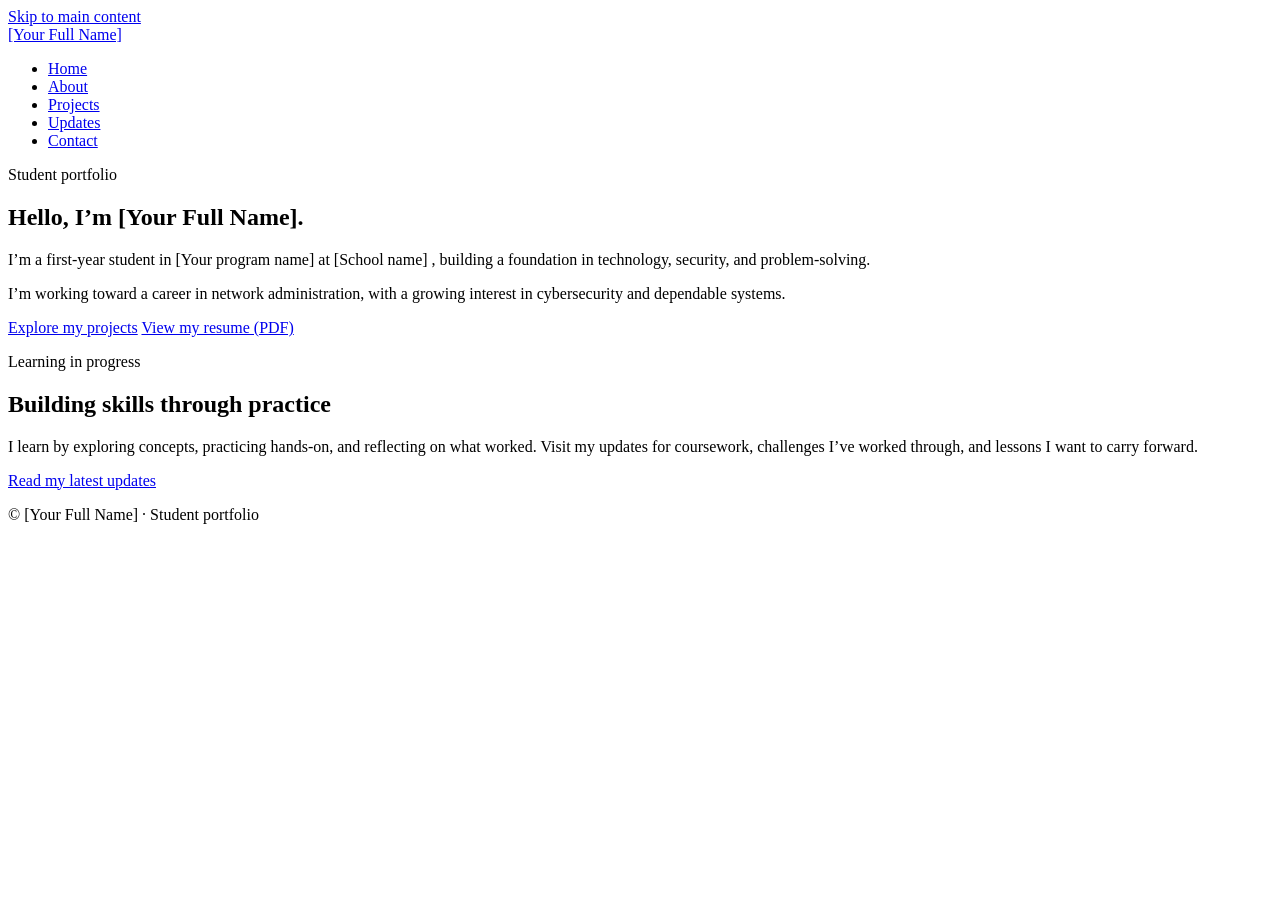
==== index.html @ d8f9c2c6 "Added portfolio / website files" ====
<!doctype html>
<html lang="en">
  <head>
    <meta charset="utf-8">
    <meta name="viewport" content="width=device-width, initial-scale=1">
    <meta name="description" content="A student portfolio focused on network administration and cybersecurity.">
    <title>[Your Full Name] | Portfolio</title>
    <!-- TODO: Replace the name in the page title. -->
    <link rel="stylesheet" href="css/styles.css">
  </head>
  <body>
    <a class="skip-link" href="#main">Skip to main content</a>

    <header class="site-header">
      <a class="site-name" href="index.html">[Your Full Name] <!-- TODO: Replace with your name. --></a>
      <nav aria-label="Main navigation">
        <ul class="nav-list">
          <li><a href="index.html" aria-current="page">Home</a></li>
          <li><a href="about.html">About</a></li>
          <li><a href="projects.html">Projects</a></li>
          <li><a href="updates.html">Updates</a></li>
          <li><a href="contact.html">Contact</a></li>
        </ul>
      </nav>
    </header>

    <main id="main">
      <section class="hero" aria-labelledby="intro-title">
        <p class="eyebrow">Student portfolio</p>
        <h1 id="intro-title">Hello, I’m [Your Full Name]. <!-- TODO: Replace with your name. --></h1>
        <p class="hero-intro">
          I’m a first-year student in [Your program name] <!-- TODO: Replace with your program. -->
          at [School name] <!-- TODO: Replace with your school. -->, building a
          foundation in technology, security, and problem-solving.
        </p>
        <p>
          I’m working toward a career in network administration, with a growing
          interest in cybersecurity and dependable systems.
        </p>
        <div class="hero-actions">
          <a class="button" href="projects.html">Explore my projects</a>
          <!-- TODO: Add your resume file at assets/resume.pdf. -->
          <a class="text-link" href="assets/resume.pdf">View my resume (PDF)</a>
        </div>
      </section>

      <section class="home-section" aria-labelledby="welcome-title">
        <p class="eyebrow">Learning in progress</p>
        <h2 id="welcome-title">Building skills through practice</h2>
        <p>
          I learn by exploring concepts, practicing hands-on, and reflecting on
          what worked. Visit my updates for coursework, challenges I’ve worked
          through, and lessons I want to carry forward.
        </p>
        <a class="text-link" href="updates.html">Read my latest updates</a>
      </section>
    </main>

    <footer class="site-footer">
      <p>© <span>[Your Full Name] <!-- TODO: Replace with your name. --></span> · Student portfolio</p>
    </footer>
  </body>
</html>
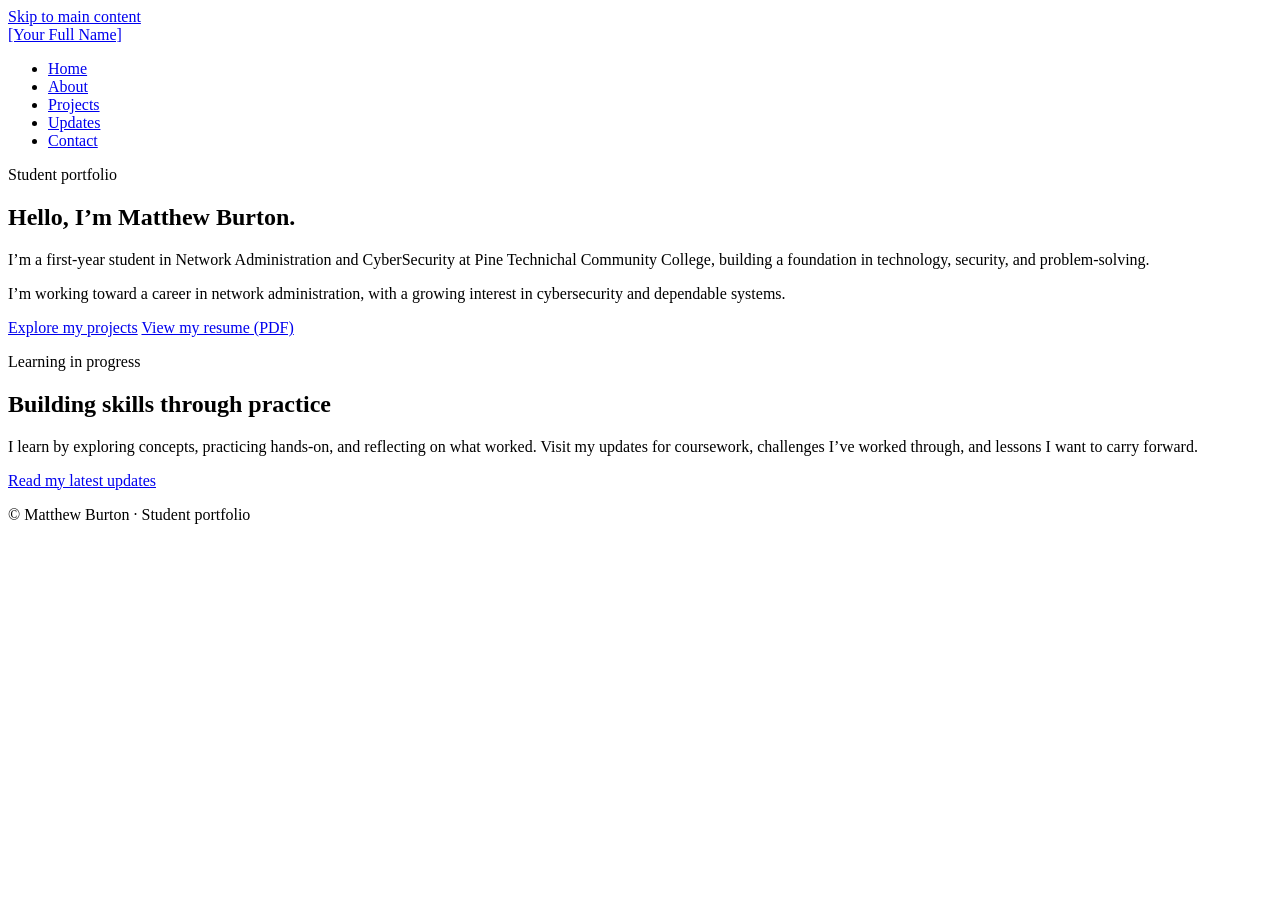
==== commit 94370e51: "Updated index accurately" ====
--- a/index.html
+++ b/index.html
@@ -27,10 +27,10 @@
     <main id="main">
       <section class="hero" aria-labelledby="intro-title">
         <p class="eyebrow">Student portfolio</p>
-        <h1 id="intro-title">Hello, I’m [Your Full Name]. <!-- TODO: Replace with your name. --></h1>
+        <h1 id="intro-title">Hello, I’m Matthew Burton.</h1>
         <p class="hero-intro">
-          I’m a first-year student in [Your program name] <!-- TODO: Replace with your program. -->
-          at [School name] <!-- TODO: Replace with your school. -->, building a
+          I’m a first-year student in Network Administration and CyberSecurity
+          at Pine Technichal Community College, building a
           foundation in technology, security, and problem-solving.
         </p>
         <p>
@@ -40,7 +40,7 @@
         <div class="hero-actions">
           <a class="button" href="projects.html">Explore my projects</a>
           <!-- TODO: Add your resume file at assets/resume.pdf. -->
-          <a class="text-link" href="assets/resume.pdf">View my resume (PDF)</a>
+          <a class="text-link" href="resume.pdf">View my resume (PDF)</a>
         </div>
       </section>
 
@@ -57,7 +57,7 @@
     </main>
 
     <footer class="site-footer">
-      <p>© <span>[Your Full Name] <!-- TODO: Replace with your name. --></span> · Student portfolio</p>
+      <p>© <span>Matthew Burton <!-- TODO: Replace with your name. --></span> · Student portfolio</p>
     </footer>
   </body>
 </html>
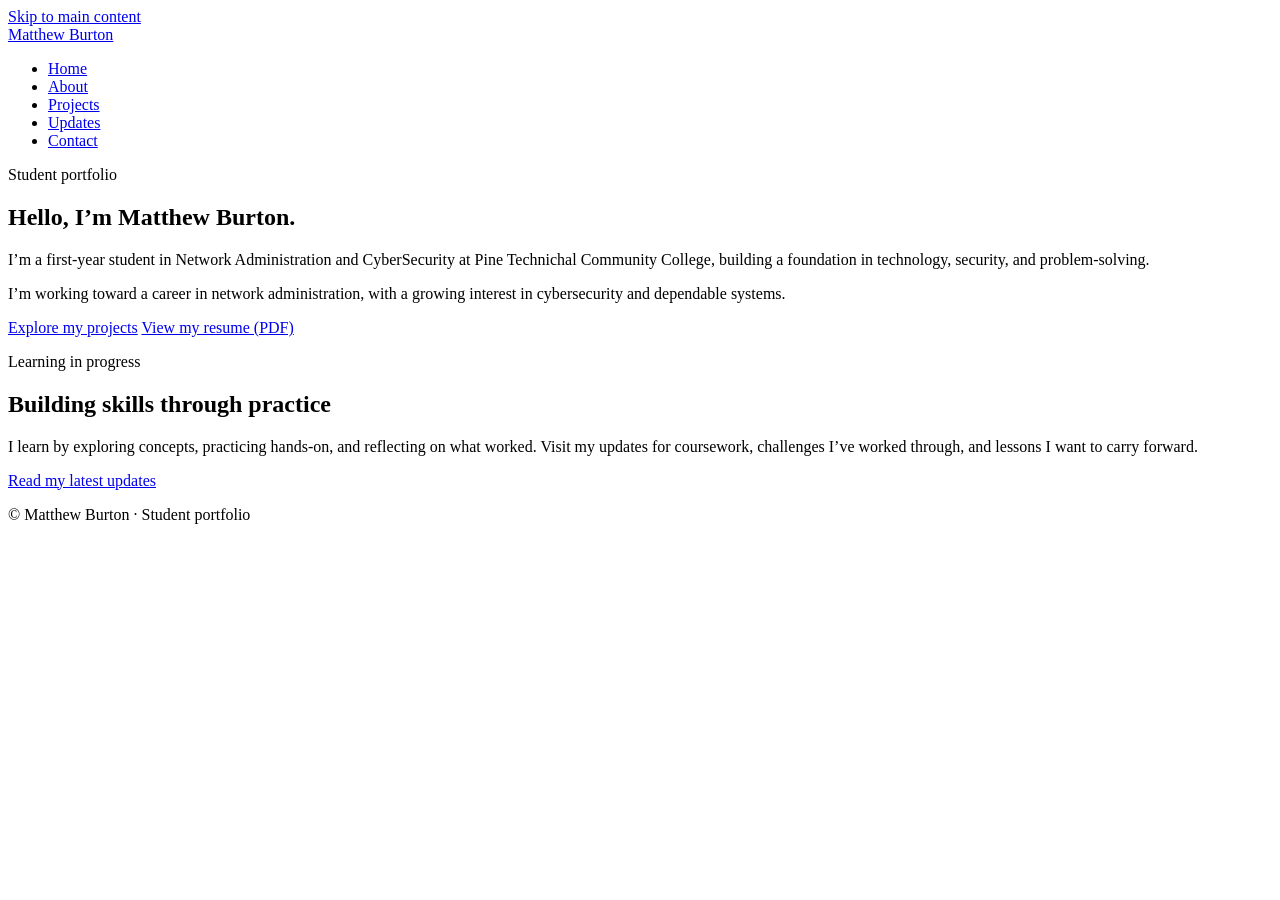
==== commit f839fc88: "Updated contact information" ====
--- a/index.html
+++ b/index.html
@@ -4,15 +4,14 @@
     <meta charset="utf-8">
     <meta name="viewport" content="width=device-width, initial-scale=1">
     <meta name="description" content="A student portfolio focused on network administration and cybersecurity.">
-    <title>[Your Full Name] | Portfolio</title>
-    <!-- TODO: Replace the name in the page title. -->
+    <title>Matthew Burton | Portfolio</title>
     <link rel="stylesheet" href="css/styles.css">
   </head>
   <body>
     <a class="skip-link" href="#main">Skip to main content</a>
 
     <header class="site-header">
-      <a class="site-name" href="index.html">[Your Full Name] <!-- TODO: Replace with your name. --></a>
+      <a class="site-name" href="index.html">Matthew Burton </a>
       <nav aria-label="Main navigation">
         <ul class="nav-list">
           <li><a href="index.html" aria-current="page">Home</a></li>
@@ -39,7 +38,6 @@
         </p>
         <div class="hero-actions">
           <a class="button" href="projects.html">Explore my projects</a>
-          <!-- TODO: Add your resume file at assets/resume.pdf. -->
           <a class="text-link" href="resume.pdf">View my resume (PDF)</a>
         </div>
       </section>
@@ -57,7 +55,7 @@
     </main>
 
     <footer class="site-footer">
-      <p>© <span>Matthew Burton <!-- TODO: Replace with your name. --></span> · Student portfolio</p>
+      <p>© <span>Matthew Burton</span> · Student portfolio</p>
     </footer>
   </body>
 </html>
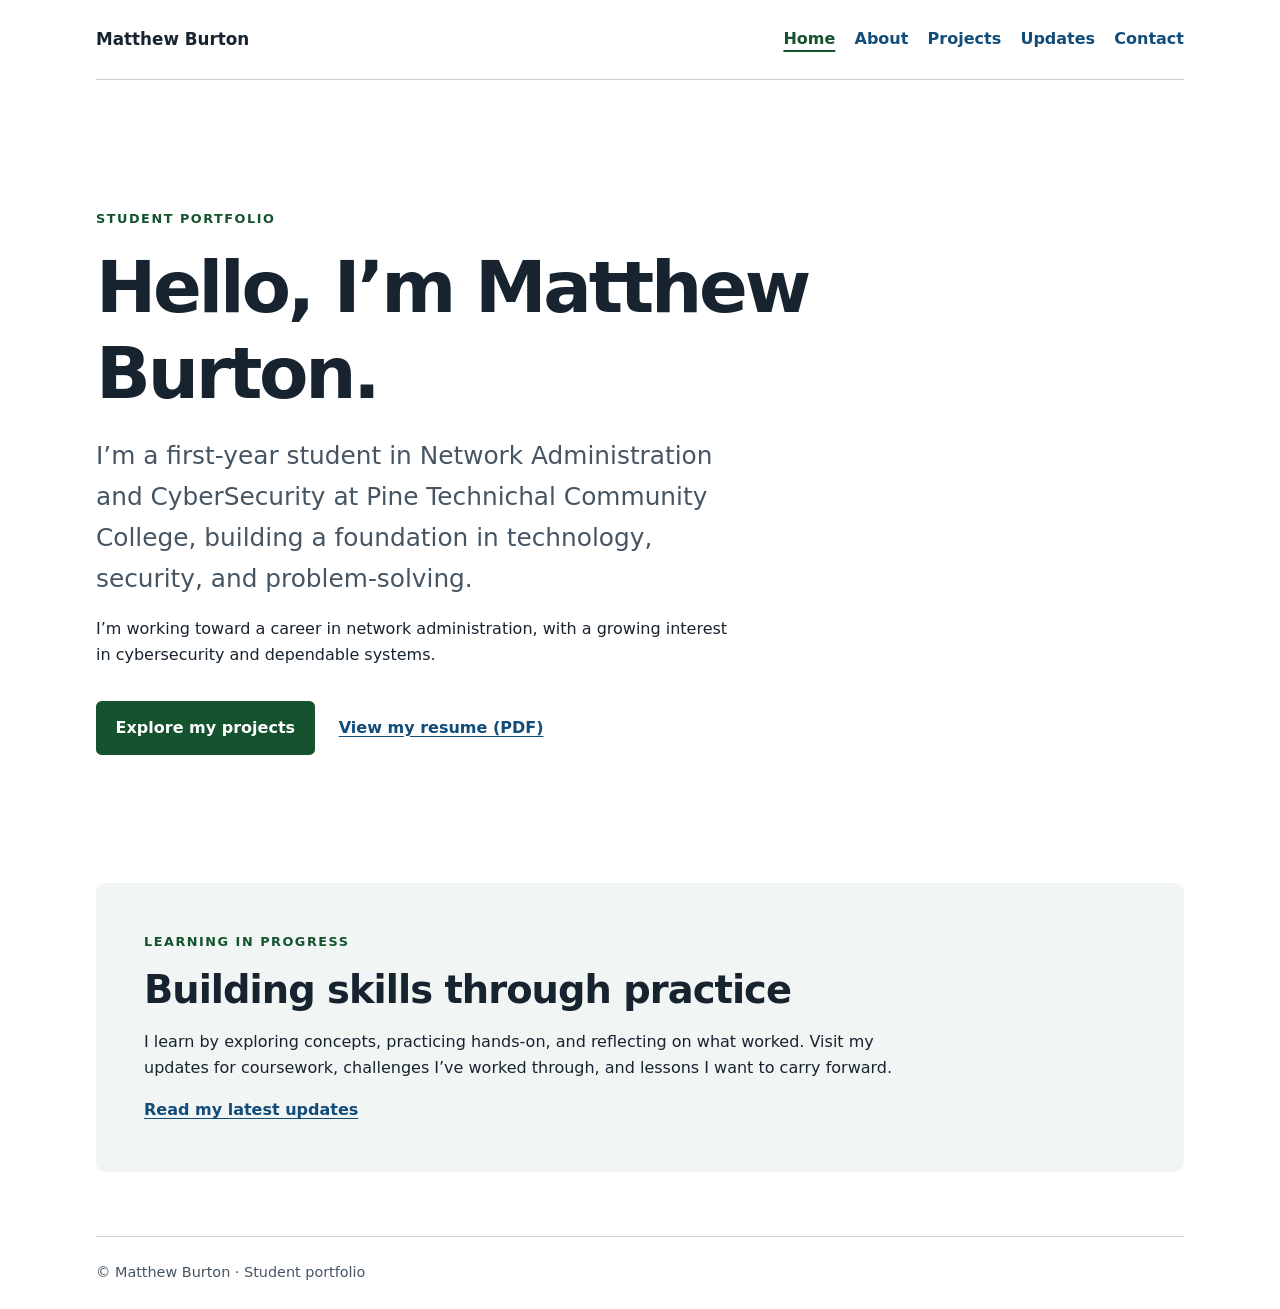
==== commit ce7aab3e: "Link pages to root stylesheet" ====
--- a/index.html
+++ b/index.html
@@ -5,7 +5,7 @@
     <meta name="viewport" content="width=device-width, initial-scale=1">
     <meta name="description" content="A student portfolio focused on network administration and cybersecurity.">
     <title>Matthew Burton | Portfolio</title>
-    <link rel="stylesheet" href="css/styles.css">
+    <link rel="stylesheet" href="styles.css">
   </head>
   <body>
     <a class="skip-link" href="#main">Skip to main content</a>
--- a/styles.css
+++ b/styles.css
@@ -0,0 +1,388 @@
+:root {
+  color-scheme: light;
+  --color-ink: #17232f;
+  --color-muted: #465563;
+  --color-paper: #ffffff;
+  --color-surface: #f1f5f4;
+  --color-border: #c8d3d0;
+  --color-primary: #14532d;
+  --color-primary-hover: #0d3f21;
+  --color-link: #124c79;
+  --color-focus: #9a4c00;
+  --font-body: system-ui, -apple-system, BlinkMacSystemFont, "Segoe UI", sans-serif;
+  --font-heading: var(--font-body);
+  --content-width: 68rem;
+}
+
+* {
+  box-sizing: border-box;
+}
+
+html {
+  scroll-behavior: smooth;
+}
+
+body {
+  min-width: 20rem;
+  margin: 0;
+  background: var(--color-paper);
+  color: var(--color-ink);
+  font-family: var(--font-body);
+  font-size: 1rem;
+  line-height: 1.65;
+}
+
+a {
+  color: var(--color-link);
+  text-underline-offset: 0.18em;
+}
+
+a:hover {
+  color: var(--color-primary-hover);
+}
+
+a:focus-visible {
+  border-radius: 0.15rem;
+  outline: 3px solid var(--color-focus);
+  outline-offset: 4px;
+}
+
+h1,
+h2,
+h3 {
+  color: var(--color-ink);
+  font-family: var(--font-heading);
+  line-height: 1.2;
+}
+
+h1 {
+  max-width: 18ch;
+  margin: 0 0 1.25rem;
+  font-size: clamp(2.4rem, 8vw, 4.5rem);
+  letter-spacing: -0.045em;
+}
+
+h2 {
+  margin: 0 0 1rem;
+  font-size: clamp(1.7rem, 4vw, 2.4rem);
+  letter-spacing: -0.025em;
+}
+
+p {
+  margin: 0 0 1rem;
+}
+
+.skip-link {
+  position: absolute;
+  z-index: 1;
+  top: 0.75rem;
+  left: 0.75rem;
+  padding: 0.65rem 0.9rem;
+  transform: translateY(-180%);
+  border-radius: 0.25rem;
+  background: var(--color-ink);
+  color: var(--color-paper);
+}
+
+.skip-link:focus {
+  transform: translateY(0);
+}
+
+.site-header {
+  display: flex;
+  width: min(100% - 2rem, var(--content-width));
+  min-height: 5rem;
+  margin: 0 auto;
+  align-items: center;
+  justify-content: space-between;
+  gap: 1rem 2rem;
+  border-bottom: 1px solid var(--color-border);
+}
+
+.site-name {
+  flex: 0 0 auto;
+  color: var(--color-ink);
+  font-size: 1.05rem;
+  font-weight: 750;
+  text-decoration: none;
+}
+
+.nav-list {
+  display: flex;
+  margin: 0;
+  padding: 0;
+  flex-wrap: wrap;
+  justify-content: flex-end;
+  gap: 0.25rem 1.2rem;
+  list-style: none;
+}
+
+.nav-list a {
+  display: inline-block;
+  padding: 0.35rem 0;
+  font-weight: 600;
+  text-decoration: none;
+}
+
+.nav-list a[aria-current="page"] {
+  color: var(--color-primary);
+  text-decoration: underline;
+  text-decoration-thickness: 0.15em;
+  text-underline-offset: 0.35em;
+}
+
+main {
+  width: min(100% - 2rem, var(--content-width));
+  margin: 0 auto;
+}
+
+.page-content {
+  padding-bottom: 4rem;
+}
+
+.page-intro {
+  padding: clamp(3.5rem, 10vw, 6rem) 0 2.5rem;
+}
+
+.lead {
+  max-width: 48rem;
+  color: var(--color-muted);
+  font-size: clamp(1.15rem, 3vw, 1.4rem);
+}
+
+.content-grid {
+  display: grid;
+  margin-bottom: 2rem;
+  grid-template-columns: repeat(2, minmax(0, 1fr));
+  gap: 2rem;
+}
+
+.content-section {
+  margin-bottom: 2.5rem;
+}
+
+.skills-list {
+  display: grid;
+  margin: 0;
+  padding-left: 1.3rem;
+  grid-template-columns: repeat(auto-fit, minmax(min(100%, 15rem), 1fr));
+  gap: 0.65rem 2rem;
+}
+
+.skills-list li::marker {
+  color: var(--color-primary);
+}
+
+.card-grid {
+  display: grid;
+  grid-template-columns: repeat(auto-fit, minmax(min(100%, 20rem), 1fr));
+  align-items: start;
+  gap: 1.5rem;
+}
+
+.project-card {
+  overflow: hidden;
+  border: 1px solid var(--color-border);
+  border-radius: 0.6rem;
+  background: var(--color-paper);
+}
+
+.project-image {
+  display: block;
+  width: 100%;
+  aspect-ratio: 16 / 9;
+  background: var(--color-surface);
+  object-fit: cover;
+}
+
+.project-card-content {
+  padding: 1.25rem;
+}
+
+.project-card h2 {
+  font-size: 1.5rem;
+}
+
+.project-card section {
+  margin-top: 1.35rem;
+}
+
+.project-card h3 {
+  margin: 0 0 0.35rem;
+  font-size: 1rem;
+}
+
+.project-card section p {
+  margin-bottom: 0;
+}
+
+.update-list {
+  display: grid;
+  max-width: 52rem;
+  gap: 1rem;
+}
+
+.update-entry {
+  padding: clamp(1.25rem, 4vw, 2rem);
+  border: 1px solid var(--color-border);
+  border-left: 0.3rem solid var(--color-primary);
+  border-radius: 0.4rem;
+  background: var(--color-surface);
+}
+
+.update-date {
+  margin-bottom: 0.5rem;
+  color: var(--color-muted);
+  font-size: 0.9rem;
+  font-weight: 650;
+}
+
+.update-entry h2 {
+  font-size: clamp(1.4rem, 4vw, 1.8rem);
+}
+
+.tag-list {
+  display: flex;
+  margin: 0 0 1rem;
+  padding: 0;
+  flex-wrap: wrap;
+  gap: 0.45rem;
+  list-style: none;
+}
+
+.tag {
+  display: inline-block;
+  padding: 0.15rem 0.55rem;
+  border: 1px solid var(--color-border);
+  border-radius: 999px;
+  background: var(--color-paper);
+  color: var(--color-ink);
+  font-size: 0.85rem;
+  font-weight: 600;
+}
+
+.contact-panel {
+  max-width: 48rem;
+  padding: clamp(1.5rem, 5vw, 2.5rem);
+  border-radius: 0.6rem;
+  background: var(--color-surface);
+}
+
+.contact-list {
+  display: grid;
+  margin: 0;
+  padding: 0;
+  grid-template-columns: repeat(auto-fit, minmax(min(100%, 12rem), 1fr));
+  gap: 1.5rem;
+  list-style: none;
+}
+
+.contact-list h3 {
+  margin: 0 0 0.25rem;
+  font-size: 1rem;
+}
+
+.hero {
+  padding: clamp(4rem, 12vw, 8rem) 0;
+}
+
+.hero-intro {
+  max-width: 42rem;
+  color: var(--color-muted);
+  font-size: clamp(1.2rem, 3vw, 1.55rem);
+}
+
+.hero > p:not(.eyebrow) {
+  max-width: 40rem;
+}
+
+.eyebrow {
+  margin-bottom: 0.9rem;
+  color: var(--color-primary);
+  font-size: 0.8rem;
+  font-weight: 750;
+  letter-spacing: 0.12em;
+  text-transform: uppercase;
+}
+
+.hero-actions {
+  display: flex;
+  margin-top: 2rem;
+  align-items: center;
+  flex-wrap: wrap;
+  gap: 1rem 1.5rem;
+}
+
+.button {
+  display: inline-block;
+  padding: 0.75rem 1.1rem;
+  border: 2px solid var(--color-primary);
+  border-radius: 0.35rem;
+  background: var(--color-primary);
+  color: var(--color-paper);
+  font-weight: 700;
+  text-decoration: none;
+}
+
+.button:hover {
+  border-color: var(--color-primary-hover);
+  background: var(--color-primary-hover);
+  color: var(--color-paper);
+}
+
+.text-link {
+  font-weight: 700;
+}
+
+.home-section {
+  margin-bottom: 4rem;
+  padding: clamp(1.5rem, 5vw, 3rem);
+  border-radius: 0.6rem;
+  background: var(--color-surface);
+}
+
+.home-section > p:not(.eyebrow) {
+  max-width: 48rem;
+}
+
+.site-footer {
+  width: min(100% - 2rem, var(--content-width));
+  margin: 0 auto;
+  padding: 1.5rem 0;
+  border-top: 1px solid var(--color-border);
+  color: var(--color-muted);
+  font-size: 0.9rem;
+}
+
+.site-footer p {
+  margin: 0;
+}
+
+@media (max-width: 42rem) {
+  .site-header {
+    padding: 1rem 0;
+    align-items: flex-start;
+    flex-direction: column;
+    gap: 0.5rem;
+  }
+
+  .nav-list {
+    justify-content: flex-start;
+    gap: 0.2rem 1rem;
+  }
+
+  .hero {
+    padding: 3.5rem 0;
+  }
+
+  .content-grid {
+    grid-template-columns: 1fr;
+    gap: 0;
+  }
+}
+
+@media (prefers-reduced-motion: reduce) {
+  html {
+    scroll-behavior: auto;
+  }
+}
